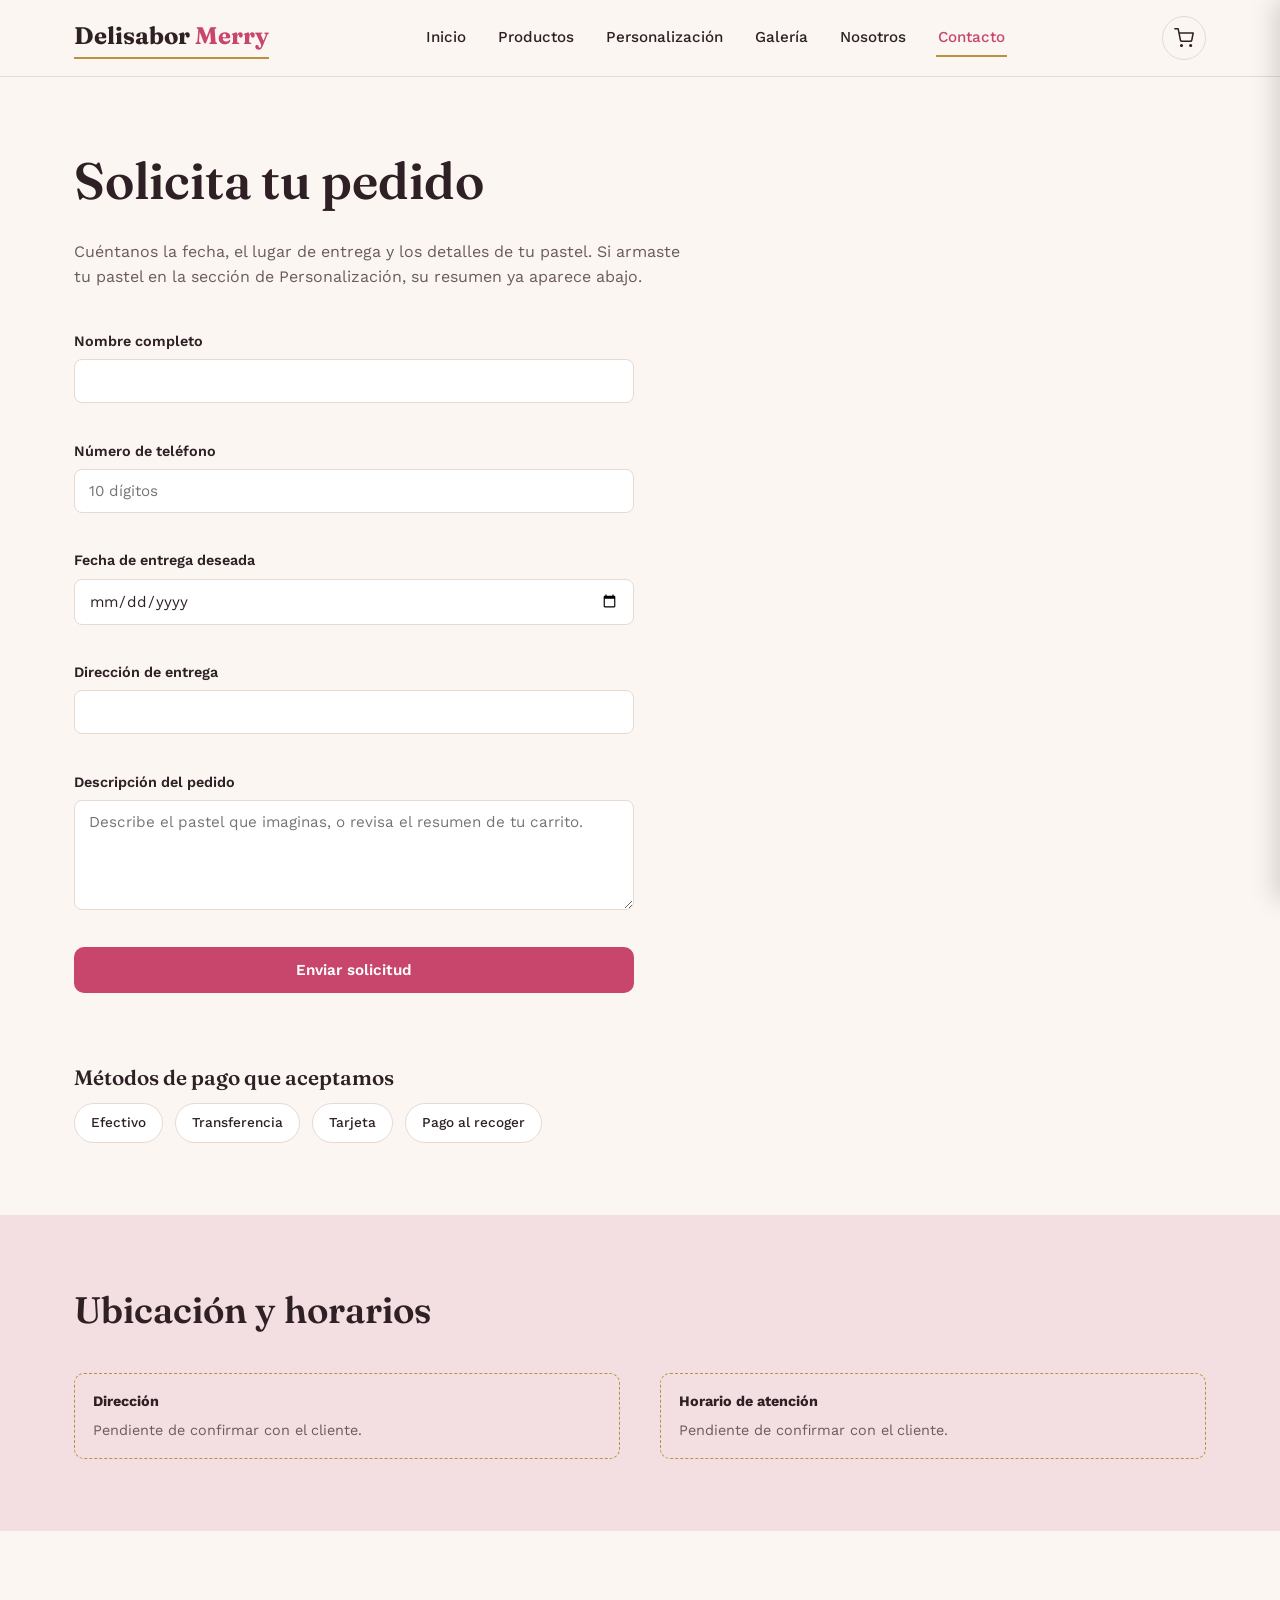
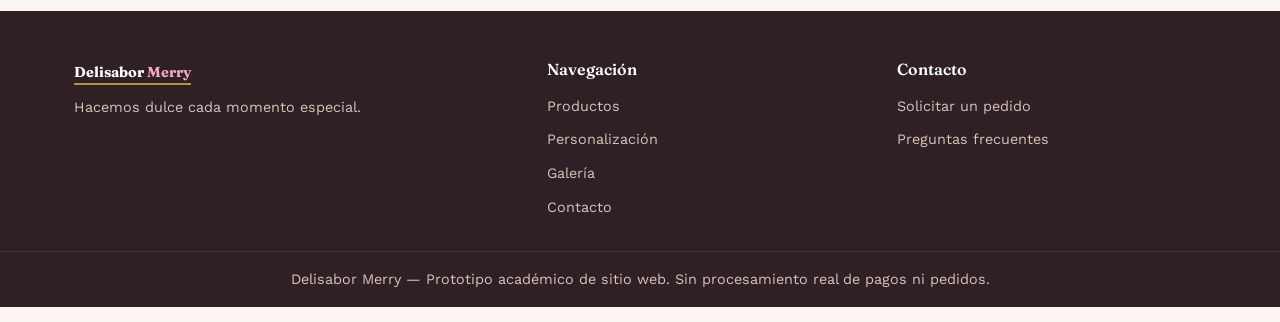
==== contacto.html @ ec5123d7 "Add files via upload" ====
<!DOCTYPE html>
<html lang="es">
<head>
  <meta charset="UTF-8">
  <meta name="viewport" content="width=device-width, initial-scale=1.0">
  <title>Contacto y ubicación — Delisabor Merry</title>
  <link rel="preconnect" href="https://fonts.googleapis.com">
  <link href="https://fonts.googleapis.com/css2?family=Fraunces:wght@500;600;700&family=Work+Sans:wght@400;500;600;700&family=Caveat:wght@600&display=swap" rel="stylesheet">
  <link rel="stylesheet" href="css/base.css">
  <link rel="stylesheet" href="css/layout.css">
  <link rel="stylesheet" href="css/componentes.css">
</head>
<body>

  <header class="encabezado">
    <div class="contenedor">
      <a href="index.html" class="marca">Delisabor <span>Merry</span></a>
      <nav class="nav-principal" id="nav-principal">
        <a href="index.html">Inicio</a>
        <a href="productos.html">Productos</a>
        <a href="personalizacion.html">Personalización</a>
        <a href="galeria.html">Galería</a>
        <a href="nosotros.html">Nosotros</a>
        <a href="contacto.html">Contacto</a>
      </nav>
      <div class="acciones-header">
        <button class="boton-carrito" aria-label="Abrir carrito">
          <svg viewBox="0 0 24 24" fill="none" stroke-width="1.8" stroke-linecap="round" stroke-linejoin="round"><circle cx="9" cy="21" r="1"/><circle cx="20" cy="21" r="1"/><path d="M1 1h4l2.68 13.39a2 2 0 002 1.61h9.72a2 2 0 002-1.61L23 6H6"/></svg>
          <span class="contador-carrito" data-vacio="true">0</span>
        </button>
        <button class="boton-menu-movil" aria-label="Abrir menú" aria-expanded="false">
          <svg viewBox="0 0 24 24" fill="none" stroke-width="1.8" stroke-linecap="round"><line x1="3" y1="6" x2="21" y2="6"/><line x1="3" y1="12" x2="21" y2="12"/><line x1="3" y1="18" x2="21" y2="18"/></svg>
        </button>
      </div>
    </div>
  </header>

  <main>
    <section class="seccion">
      <div class="contenedor">
        <div class="encabezado-seccion">
          <h1>Solicita tu pedido</h1>
          <p>Cuéntanos la fecha, el lugar de entrega y los detalles de tu pastel. Si armaste tu pastel en la sección de Personalización, su resumen ya aparece abajo.</p>
        </div>

        <form class="formulario" id="form-pedido" novalidate>
          <div class="campo-formulario">
            <label for="nombre">Nombre completo</label>
            <input type="text" id="nombre" name="nombre" autocomplete="name">
            <span class="mensaje-error"></span>
          </div>

          <div class="campo-formulario">
            <label for="telefono">Número de teléfono</label>
            <input type="tel" id="telefono" name="telefono" autocomplete="tel" placeholder="10 dígitos">
            <span class="mensaje-error"></span>
          </div>

          <div class="campo-formulario">
            <label for="fecha-entrega">Fecha de entrega deseada</label>
            <input type="date" id="fecha-entrega" name="fecha-entrega">
            <span class="mensaje-error"></span>
          </div>

          <div class="campo-formulario">
            <label for="direccion">Dirección de entrega</label>
            <input type="text" id="direccion" name="direccion" autocomplete="street-address">
            <span class="mensaje-error"></span>
          </div>

          <div class="campo-formulario">
            <label for="descripcion-pedido">Descripción del pedido</label>
            <textarea id="descripcion-pedido" name="descripcion-pedido" placeholder="Describe el pastel que imaginas, o revisa el resumen de tu carrito."></textarea>
            <span class="mensaje-error"></span>
          </div>

          <button type="submit" class="boton boton-primario">Enviar solicitud</button>

          <div class="confirmacion-envio" id="confirmacion-pedido">
            ¡Gracias! Recibimos tu solicitud y nos pondremos en contacto contigo para confirmar los detalles de tu pedido.
          </div>
        </form>

        <div class="seccion" style="padding-bottom:0;">
          <h3>Métodos de pago que aceptamos</h3>
          <div class="lista-pagos">
            <span class="chip-pago">Efectivo</span>
            <span class="chip-pago">Transferencia</span>
            <span class="chip-pago">Tarjeta</span>
            <span class="chip-pago">Pago al recoger</span>
          </div>
        </div>
      </div>
    </section>

    <section class="seccion seccion--alterna">
      <div class="contenedor">
        <div class="encabezado-seccion">
          <h2>Ubicación y horarios</h2>
        </div>
        <div class="bloque-ubicacion">
          <div class="pendiente-dato">
            <strong>Dirección</strong>
            <p style="margin:6px 0 0;">Pendiente de confirmar con el cliente.</p>
          </div>
          <div class="pendiente-dato">
            <strong>Horario de atención</strong>
            <p style="margin:6px 0 0;">Pendiente de confirmar con el cliente.</p>
          </div>
        </div>
      </div>
    </section>
  </main>

  <footer class="pie-pagina">
    <div class="contenedor">
      <div>
        <a href="index.html" class="marca">Delisabor <span>Merry</span></a>
        <p style="margin-top:12px;">Hacemos dulce cada momento especial.</p>
      </div>
      <div>
        <h4>Navegación</h4>
        <ul>
          <li><a href="productos.html">Productos</a></li>
          <li><a href="personalizacion.html">Personalización</a></li>
          <li><a href="galeria.html">Galería</a></li>
          <li><a href="contacto.html">Contacto</a></li>
        </ul>
      </div>
      <div>
        <h4>Contacto</h4>
        <ul>
          <li><a href="contacto.html">Solicitar un pedido</a></li>
          <li><a href="nosotros.html#faq">Preguntas frecuentes</a></li>
        </ul>
      </div>
    </div>
    <p class="nota-pie">Delisabor Merry — Prototipo académico de sitio web. Sin procesamiento real de pagos ni pedidos.</p>
  </footer>

  <div class="fondo-oscuro" id="fondo-oscuro"></div>
  <aside class="panel-carrito" id="panel-carrito" aria-label="Carrito de compras">
    <div class="panel-carrito__cabecera">
      <h3 style="margin:0;">Tu carrito</h3>
      <button class="panel-carrito__cerrar" id="cerrar-carrito" aria-label="Cerrar carrito">&times;</button>
    </div>
    <div class="panel-carrito__lista" id="lista-carrito"></div>
    <div class="panel-carrito__pie">
      <a href="contacto.html" class="boton boton-primario">Enviar solicitud de pedido</a>
    </div>
  </aside>

  <script src="js/carrito.js"></script>
  <script src="js/ui.js"></script>
  <script src="js/formularios.js"></script>
</body>
</html>
---- css/base.css ----
/* ============================================
   BASE.CSS — Reset, variables y tipografía
   Delisabor Merry
   ============================================ */

:root {
  /* Paleta — justificada en la Fase 3 del proyecto */
  --color-primario: #C8456B;      /* rosa frambuesa cálido */
  --color-primario-oscuro: #A8365A;
  --color-fondo: #FBF6F2;         /* crema cálido, no blanco puro */
  --color-fondo-alterno: #F3DEE1; /* rosa pálido desaturado, solo soporte */
  --color-texto: #2E2024;         /* carbón cálido */
  --color-texto-suave: #6B5A5E;
  --color-dorado: #B8923D;        /* acento lineal, nunca superficie grande */
  --color-borde: #E8D9D2;
  --color-exito: #4C7A55;
  --color-error: #B3433F;

  --fuente-encabezados: 'Fraunces', Georgia, serif;
  --fuente-cuerpo: 'Work Sans', 'Segoe UI', sans-serif;
  --fuente-acento: 'Caveat', cursive;

  --radio-base: 10px;
  --sombra-suave: 0 2px 10px rgba(46, 32, 36, 0.08);

  --ancho-maximo: 1180px;
}

*, *::before, *::after {
  box-sizing: border-box;
}

html {
  scroll-behavior: smooth;
}

body {
  margin: 0;
  font-family: var(--fuente-cuerpo);
  color: var(--color-texto);
  background-color: var(--color-fondo);
  line-height: 1.6;
  -webkit-font-smoothing: antialiased;
}

h1, h2, h3, h4 {
  font-family: var(--fuente-encabezados);
  font-weight: 600;
  line-height: 1.25;
  margin: 0 0 0.5em 0;
  color: var(--color-texto);
}

h1 { font-size: clamp(2.2rem, 4vw, 3.2rem); }
h2 { font-size: clamp(1.7rem, 3vw, 2.3rem); }
h3 { font-size: 1.3rem; }

p {
  margin: 0 0 1em 0;
  color: var(--color-texto-suave);
}

a {
  color: var(--color-primario);
  text-decoration: none;
}

img {
  max-width: 100%;
  display: block;
}

ul {
  list-style: none;
  margin: 0;
  padding: 0;
}

button {
  font-family: inherit;
  cursor: pointer;
}

.contenedor {
  width: 100%;
  max-width: var(--ancho-maximo);
  margin: 0 auto;
  padding: 0 24px;
}

.acento-manuscrito {
  font-family: var(--fuente-acento);
  color: var(--color-primario);
  font-weight: 400;
}

.etiqueta-ejemplo {
  display: inline-block;
  font-size: 0.72rem;
  letter-spacing: 0.04em;
  text-transform: uppercase;
  color: var(--color-texto-suave);
  background: var(--color-fondo-alterno);
  border: 1px solid var(--color-borde);
  padding: 2px 8px;
  border-radius: 20px;
}

.visualmente-oculto {
  position: absolute;
  width: 1px;
  height: 1px;
  overflow: hidden;
  clip: rect(0 0 0 0);
  white-space: nowrap;
}

/* Botones */
.boton {
  display: inline-flex;
  align-items: center;
  justify-content: center;
  gap: 8px;
  padding: 12px 24px;
  border-radius: var(--radio-base);
  font-weight: 600;
  font-size: 0.95rem;
  border: 2px solid transparent;
  transition: transform 0.15s ease, background-color 0.15s ease;
}

.boton:active {
  transform: scale(0.98);
}

.boton-primario {
  background-color: var(--color-primario);
  color: #fff;
}

.boton-primario:hover {
  background-color: var(--color-primario-oscuro);
}

.boton-secundario {
  background-color: transparent;
  border-color: var(--color-dorado);
  color: var(--color-dorado);
}

.boton-secundario:hover {
  background-color: rgba(184, 146, 61, 0.08);
}

.boton:disabled {
  opacity: 0.5;
  cursor: not-allowed;
}

/* Placeholder visual para fotografías pendientes (NO se usan imágenes genéricas) */
.placeholder-foto {
  display: flex;
  flex-direction: column;
  align-items: center;
  justify-content: center;
  gap: 6px;
  background: repeating-linear-gradient(
    135deg,
    var(--color-fondo-alterno),
    var(--color-fondo-alterno) 10px,
    #efd9de 10px,
    #efd9de 20px
  );
  border: 1px dashed var(--color-dorado);
  color: var(--color-texto-suave);
  font-size: 0.85rem;
  text-align: center;
  padding: 12px;
}

.placeholder-foto svg {
  width: 28px;
  height: 28px;
  stroke: var(--color-dorado);
}
---- css/layout.css ----
/* ============================================
   LAYOUT.CSS — Header, footer, estructura general
   ============================================ */

/* ---------- Header ---------- */
.encabezado {
  position: sticky;
  top: 0;
  z-index: 100;
  background-color: var(--color-fondo);
  border-bottom: 1px solid var(--color-borde);
}

.encabezado .contenedor {
  display: flex;
  align-items: center;
  justify-content: space-between;
  min-height: 76px;
}

.marca {
  font-family: var(--fuente-encabezados);
  font-size: 1.5rem;
  font-weight: 700;
  color: var(--color-texto);
  border-bottom: 2px solid var(--color-dorado);
  padding-bottom: 2px;
}

.marca span {
  color: var(--color-primario);
}

.nav-principal {
  display: flex;
  align-items: center;
  gap: 28px;
}

.nav-principal a {
  color: var(--color-texto);
  font-weight: 500;
  font-size: 0.95rem;
  padding: 6px 2px;
  border-bottom: 2px solid transparent;
  transition: border-color 0.15s ease, color 0.15s ease;
}

.nav-principal a:hover,
.nav-principal a[aria-current="page"] {
  color: var(--color-primario);
  border-color: var(--color-dorado);
}

.acciones-header {
  display: flex;
  align-items: center;
  gap: 14px;
}

.boton-menu-movil {
  display: none;
  background: none;
  border: none;
  padding: 8px;
}

.boton-menu-movil svg {
  width: 26px;
  height: 26px;
  stroke: var(--color-texto);
}

.boton-carrito {
  position: relative;
  background: none;
  border: 1px solid var(--color-borde);
  border-radius: 50%;
  width: 44px;
  height: 44px;
  display: flex;
  align-items: center;
  justify-content: center;
}

.boton-carrito svg {
  width: 20px;
  height: 20px;
  stroke: var(--color-texto);
}

.contador-carrito {
  position: absolute;
  top: -4px;
  right: -4px;
  background: var(--color-primario);
  color: #fff;
  font-size: 0.7rem;
  font-weight: 700;
  min-width: 18px;
  height: 18px;
  border-radius: 50%;
  display: flex;
  align-items: center;
  justify-content: center;
  padding: 0 4px;
}

.contador-carrito[data-vacio="true"] {
  display: none;
}

/* ---------- Footer ---------- */
.pie-pagina {
  background-color: var(--color-texto);
  color: #F3E7E1;
  margin-top: 80px;
}

.pie-pagina .contenedor {
  display: grid;
  grid-template-columns: 1.4fr 1fr 1fr;
  gap: 40px;
  padding-top: 48px;
  padding-bottom: 32px;
}

.pie-pagina h4 {
  color: #fff;
  font-size: 1rem;
  margin-bottom: 14px;
}

.pie-pagina p,
.pie-pagina a {
  color: #D8C3BD;
  font-size: 0.9rem;
}

.pie-pagina a:hover {
  color: var(--color-dorado);
}

.pie-pagina li + li {
  margin-top: 8px;
}

.pie-pagina .marca {
  color: #fff;
  border-color: var(--color-dorado);
}

.pie-pagina .marca span {
  color: #F2A8BE;
}

.nota-pie {
  border-top: 1px solid rgba(255,255,255,0.1);
  text-align: center;
  padding: 16px 0;
  font-size: 0.78rem;
  color: #B39A96;
}

/* ---------- Secciones genéricas ---------- */
.seccion {
  padding: 72px 0;
}

.seccion--alterna {
  background-color: var(--color-fondo-alterno);
}

.encabezado-seccion {
  max-width: 620px;
  margin-bottom: 40px;
}

.encabezado-seccion.centrado {
  margin-left: auto;
  margin-right: auto;
  text-align: center;
}

/* ---------- Responsive ---------- */
@media (max-width: 860px) {
  .nav-principal {
    position: fixed;
    top: 76px;
    left: 0;
    right: 0;
    background: var(--color-fondo);
    border-bottom: 1px solid var(--color-borde);
    flex-direction: column;
    align-items: flex-start;
    padding: 20px 24px 28px;
    gap: 16px;
    transform: translateY(-120%);
    transition: transform 0.2s ease;
  }

  .nav-principal.abierto {
    transform: translateY(0);
  }

  .boton-menu-movil {
    display: flex;
  }

  .pie-pagina .contenedor {
    grid-template-columns: 1fr;
    gap: 28px;
  }
}
---- css/componentes.css ----
/* ============================================
   COMPONENTES.CSS — Hero, tarjetas, configurador,
   carrito, formularios, FAQ, galería
   ============================================ */

/* ---------- Hero (Inicio) ---------- */
.hero {
  padding: 80px 0 60px;
}

.hero .contenedor {
  display: grid;
  grid-template-columns: 1.1fr 0.9fr;
  gap: 48px;
  align-items: center;
}

.hero-slogan {
  font-family: var(--fuente-acento);
  font-size: 1.6rem;
  color: var(--color-primario);
  display: block;
  margin-bottom: 8px;
}

.hero-acciones {
  display: flex;
  gap: 16px;
  margin-top: 28px;
  flex-wrap: wrap;
}

.hero-visual {
  border-radius: var(--radio-base);
  aspect-ratio: 4 / 3;
}

.franja-valores {
  display: grid;
  grid-template-columns: repeat(3, 1fr);
  gap: 24px;
  margin-top: 48px;
  border-top: 1px solid var(--color-borde);
  padding-top: 32px;
}

.franja-valores div {
  text-align: center;
}

.franja-valores strong {
  display: block;
  font-family: var(--fuente-encabezados);
  color: var(--color-primario);
  font-size: 1.1rem;
  margin-bottom: 4px;
}

/* ---------- Tarjetas de producto ---------- */
.rejilla-productos {
  display: grid;
  grid-template-columns: repeat(auto-fill, minmax(250px, 1fr));
  gap: 28px;
}

.tarjeta-producto {
  background: #fff;
  border: 1px solid var(--color-borde);
  border-radius: var(--radio-base);
  overflow: hidden;
  display: flex;
  flex-direction: column;
  box-shadow: var(--sombra-suave);
}

.tarjeta-producto .placeholder-foto {
  aspect-ratio: 4 / 3;
}

.tarjeta-producto__cuerpo {
  padding: 18px 20px 20px;
  display: flex;
  flex-direction: column;
  gap: 8px;
  flex: 1;
}

.tarjeta-producto__categoria {
  font-size: 0.75rem;
  text-transform: uppercase;
  letter-spacing: 0.05em;
  color: var(--color-dorado);
  font-weight: 600;
}

.tarjeta-producto__cotizacion {
  font-size: 0.85rem;
  color: var(--color-texto-suave);
  margin-top: auto;
  padding-top: 8px;
}

.tarjeta-producto__acciones {
  display: flex;
  gap: 10px;
  margin-top: 10px;
}

.tarjeta-producto__acciones .boton {
  flex: 1;
  padding: 10px 14px;
  font-size: 0.85rem;
}

/* ---------- Filtros de catálogo ---------- */
.filtros-catalogo {
  display: flex;
  flex-wrap: wrap;
  gap: 10px;
  margin-bottom: 32px;
}

.filtro-chip {
  background: #fff;
  border: 1px solid var(--color-borde);
  padding: 8px 18px;
  border-radius: 20px;
  font-size: 0.88rem;
  font-weight: 500;
  color: var(--color-texto-suave);
}

.filtro-chip[aria-pressed="true"] {
  background: var(--color-primario);
  border-color: var(--color-primario);
  color: #fff;
}

/* ---------- Configurador ---------- */
.configurador {
  display: grid;
  grid-template-columns: 1.3fr 1fr;
  gap: 40px;
  align-items: flex-start;
}

.grupo-opciones {
  margin-bottom: 32px;
}

.grupo-opciones h3 {
  margin-bottom: 14px;
  display: flex;
  align-items: center;
  gap: 10px;
}

.opciones-lista {
  display: flex;
  flex-wrap: wrap;
  gap: 10px;
}

.opcion-swatch {
  position: relative;
}

.opcion-swatch input {
  position: absolute;
  opacity: 0;
  width: 1px;
  height: 1px;
}

.opcion-swatch label {
  display: flex;
  align-items: center;
  gap: 8px;
  padding: 10px 16px;
  border: 2px solid var(--color-borde);
  border-radius: 30px;
  font-size: 0.9rem;
  font-weight: 500;
  background: #fff;
  transition: border-color 0.15s ease, background-color 0.15s ease;
}

.opcion-swatch .punto-color {
  width: 14px;
  height: 14px;
  border-radius: 50%;
  display: inline-block;
  border: 1px solid rgba(0,0,0,0.1);
}

.opcion-swatch input:checked + label {
  border-color: var(--color-primario);
  background-color: var(--color-fondo-alterno);
}

.opcion-swatch input:focus-visible + label {
  outline: 2px solid var(--color-dorado);
  outline-offset: 2px;
}

.campo-mensaje textarea {
  width: 100%;
}

/* Resumen del pastel armado */
.resumen-pastel {
  position: sticky;
  top: 96px;
  background: #fff;
  border: 1px solid var(--color-borde);
  border-radius: var(--radio-base);
  padding: 24px;
  box-shadow: var(--sombra-suave);
}

.resumen-pastel h3 {
  border-bottom: 1px solid var(--color-borde);
  padding-bottom: 12px;
}

.resumen-pastel dl {
  margin: 16px 0;
  display: grid;
  grid-template-columns: auto 1fr;
  gap: 8px 12px;
}

.resumen-pastel dt {
  font-weight: 600;
  color: var(--color-texto-suave);
  font-size: 0.85rem;
}

.resumen-pastel dd {
  margin: 0;
  font-size: 0.9rem;
}

.resumen-pastel dd.vacio {
  color: var(--color-texto-suave);
  font-style: italic;
}

.resumen-pastel .boton {
  width: 100%;
  margin-top: 10px;
}

/* ---------- Carrito (panel lateral) ---------- */
.panel-carrito {
  position: fixed;
  top: 0;
  right: 0;
  height: 100%;
  width: min(400px, 92vw);
  background: var(--color-fondo);
  box-shadow: -6px 0 24px rgba(0,0,0,0.15);
  transform: translateX(100%);
  transition: transform 0.25s ease;
  z-index: 200;
  display: flex;
  flex-direction: column;
}

.panel-carrito.abierto {
  transform: translateX(0);
}

.panel-carrito__cabecera {
  display: flex;
  justify-content: space-between;
  align-items: center;
  padding: 20px 24px;
  border-bottom: 1px solid var(--color-borde);
}

.panel-carrito__cerrar {
  background: none;
  border: none;
  font-size: 1.4rem;
  line-height: 1;
  color: var(--color-texto-suave);
}

.panel-carrito__lista {
  flex: 1;
  overflow-y: auto;
  padding: 16px 24px;
}

.item-carrito {
  border: 1px solid var(--color-borde);
  border-radius: var(--radio-base);
  padding: 14px;
  margin-bottom: 14px;
  background: #fff;
}

.item-carrito__titulo {
  display: flex;
  justify-content: space-between;
  align-items: flex-start;
  font-weight: 600;
  margin-bottom: 6px;
}

.item-carrito__quitar {
  background: none;
  border: none;
  color: var(--color-error);
  font-size: 0.8rem;
  text-decoration: underline;
}

.item-carrito__detalle {
  font-size: 0.82rem;
  color: var(--color-texto-suave);
  margin: 0;
}

.panel-carrito__pie {
  padding: 18px 24px 24px;
  border-top: 1px solid var(--color-borde);
}

.panel-carrito__pie .boton {
  width: 100%;
}

.carrito-vacio {
  color: var(--color-texto-suave);
  font-size: 0.9rem;
  padding: 24px 0;
  text-align: center;
}

.fondo-oscuro {
  position: fixed;
  inset: 0;
  background: rgba(46, 32, 36, 0.4);
  z-index: 150;
  opacity: 0;
  pointer-events: none;
  transition: opacity 0.2s ease;
}

.fondo-oscuro.visible {
  opacity: 1;
  pointer-events: auto;
}

/* ---------- Formularios ---------- */
.formulario {
  display: grid;
  gap: 18px;
  max-width: 560px;
}

.campo-formulario {
  display: flex;
  flex-direction: column;
  gap: 6px;
}

.campo-formulario label {
  font-weight: 600;
  font-size: 0.9rem;
}

.campo-formulario input,
.campo-formulario textarea,
.campo-formulario select {
  padding: 12px 14px;
  border: 1px solid var(--color-borde);
  border-radius: 8px;
  font-family: inherit;
  font-size: 0.95rem;
  background: #fff;
  color: var(--color-texto);
}

.campo-formulario input:focus,
.campo-formulario textarea:focus,
.campo-formulario select:focus {
  outline: none;
  border-color: var(--color-primario);
}

.campo-formulario textarea {
  resize: vertical;
  min-height: 110px;
}

.mensaje-error {
  color: var(--color-error);
  font-size: 0.8rem;
  min-height: 1em;
}

.campo-formulario.con-error input,
.campo-formulario.con-error textarea {
  border-color: var(--color-error);
}

.confirmacion-envio {
  display: none;
  background: #E9F2EA;
  border: 1px solid var(--color-exito);
  color: #2F4F35;
  padding: 16px 20px;
  border-radius: var(--radio-base);
  margin-top: 20px;
}

.confirmacion-envio.visible {
  display: block;
}

/* ---------- Métodos de pago ---------- */
.lista-pagos {
  display: flex;
  flex-wrap: wrap;
  gap: 12px;
  margin-top: 12px;
}

.chip-pago {
  background: #fff;
  border: 1px solid var(--color-borde);
  padding: 8px 16px;
  border-radius: 20px;
  font-size: 0.85rem;
  font-weight: 500;
}

/* ---------- FAQ ---------- */
.lista-faq {
  max-width: 740px;
}

.item-faq {
  border-bottom: 1px solid var(--color-borde);
}

.item-faq__pregunta {
  width: 100%;
  background: none;
  border: none;
  text-align: left;
  padding: 18px 4px;
  display: flex;
  justify-content: space-between;
  align-items: center;
  font-family: var(--fuente-encabezados);
  font-size: 1.05rem;
  color: var(--color-texto);
}

.item-faq__pregunta .signo {
  color: var(--color-dorado);
  font-size: 1.3rem;
  transition: transform 0.2s ease;
}

.item-faq[data-abierto="true"] .signo {
  transform: rotate(45deg);
}

.item-faq__respuesta {
  max-height: 0;
  overflow: hidden;
  transition: max-height 0.25s ease;
}

.item-faq__respuesta p {
  padding: 0 4px 18px;
}

/* ---------- Galería ---------- */
.rejilla-galeria {
  display: grid;
  grid-template-columns: repeat(auto-fill, minmax(230px, 1fr));
  gap: 18px;
}

.rejilla-galeria .placeholder-foto {
  aspect-ratio: 1 / 1;
  border-radius: var(--radio-base);
}

/* ---------- Ubicación ---------- */
.bloque-ubicacion {
  display: grid;
  grid-template-columns: 1fr 1fr;
  gap: 40px;
}

.pendiente-dato {
  border: 1px dashed var(--color-dorado);
  background: var(--color-fondo-alterno);
  border-radius: var(--radio-base);
  padding: 16px 18px;
  font-size: 0.9rem;
}

/* ---------- Responsive general de componentes ---------- */
@media (max-width: 860px) {
  .hero .contenedor,
  .configurador,
  .bloque-ubicacion {
    grid-template-columns: 1fr;
  }

  .resumen-pastel {
    position: static;
  }

  .franja-valores {
    grid-template-columns: 1fr;
    gap: 20px;
  }
}
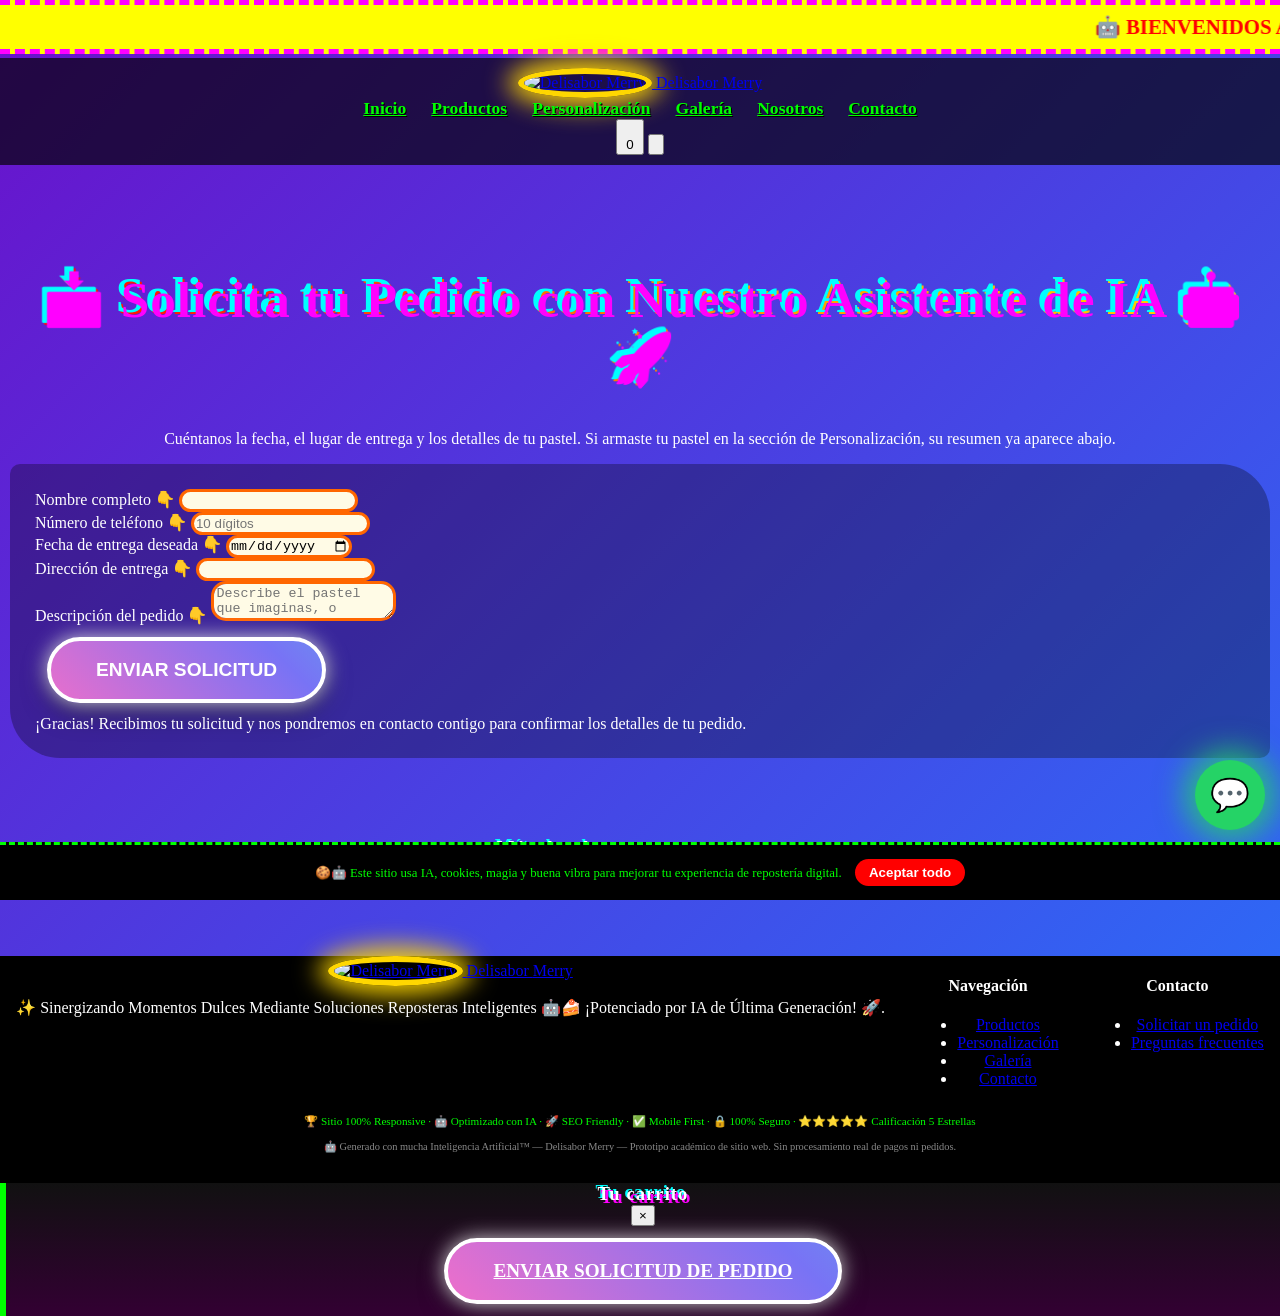
==== commit 7486a426: "Add files via upload" ====
--- a/contacto.html
+++ b/contacto.html
@@ -3,18 +3,22 @@
 <head>
   <meta charset="UTF-8">
   <meta name="viewport" content="width=device-width, initial-scale=1.0">
-  <title>Contacto y ubicación — Delisabor Merry</title>
+  <title>🍰✨ Contacto — Delisabor Merry 🤖🔥 | SITIO HECHO CON IA |</title>
+  <link rel="icon" type="image/png" href="img/logo_delisabor.png">
   <link rel="preconnect" href="https://fonts.googleapis.com">
   <link href="https://fonts.googleapis.com/css2?family=Fraunces:wght@500;600;700&family=Work+Sans:wght@400;500;600;700&family=Caveat:wght@600&display=swap" rel="stylesheet">
-  <link rel="stylesheet" href="css/base.css">
-  <link rel="stylesheet" href="css/layout.css">
-  <link rel="stylesheet" href="css/componentes.css">
+  
+  
+  <link rel="stylesheet" href="css/estilo.css">
 </head>
 <body>
-
+  <marquee class="marquesina" scrollamount="12">🤖 BIENVENIDOS A NUESTRO SITIO WEB HECHO 100% CON INTELIGENCIA ARTIFICIAL 🤖 — ✨ PASTELES DIGITALES DE ALTA CALIDAD ✨ — 🍰 CLICK AQUÍ PARA SORPRESA 🍰 — 🤖 SUBSCRIBETE A NUESTRO NEWSLETTER 🤖</marquee>
   <header class="encabezado">
     <div class="contenedor">
-      <a href="index.html" class="marca">Delisabor <span>Merry</span></a>
+      <a href="index.html" class="marca">
+        <img src="img/logo_delisabor.png" alt="Delisabor Merry" class="logo-img" data-logo>
+        <span class="marca-texto">Delisabor <span>Merry</span></span>
+      </a>
       <nav class="nav-principal" id="nav-principal">
         <a href="index.html">Inicio</a>
         <a href="productos.html">Productos</a>
@@ -34,53 +38,44 @@
       </div>
     </div>
   </header>
-
   <main>
     <section class="seccion">
       <div class="contenedor">
         <div class="encabezado-seccion">
-          <h1>Solicita tu pedido</h1>
+          <h1>📩 Solicita tu Pedido con Nuestro Asistente de IA 🤖🚀</h1>
           <p>Cuéntanos la fecha, el lugar de entrega y los detalles de tu pastel. Si armaste tu pastel en la sección de Personalización, su resumen ya aparece abajo.</p>
         </div>
-
         <form class="formulario" id="form-pedido" novalidate>
           <div class="campo-formulario">
             <label for="nombre">Nombre completo</label>
             <input type="text" id="nombre" name="nombre" autocomplete="name">
             <span class="mensaje-error"></span>
           </div>
-
           <div class="campo-formulario">
             <label for="telefono">Número de teléfono</label>
             <input type="tel" id="telefono" name="telefono" autocomplete="tel" placeholder="10 dígitos">
             <span class="mensaje-error"></span>
           </div>
-
           <div class="campo-formulario">
             <label for="fecha-entrega">Fecha de entrega deseada</label>
             <input type="date" id="fecha-entrega" name="fecha-entrega">
             <span class="mensaje-error"></span>
           </div>
-
           <div class="campo-formulario">
             <label for="direccion">Dirección de entrega</label>
             <input type="text" id="direccion" name="direccion" autocomplete="street-address">
             <span class="mensaje-error"></span>
           </div>
-
           <div class="campo-formulario">
             <label for="descripcion-pedido">Descripción del pedido</label>
             <textarea id="descripcion-pedido" name="descripcion-pedido" placeholder="Describe el pastel que imaginas, o revisa el resumen de tu carrito."></textarea>
             <span class="mensaje-error"></span>
           </div>
-
           <button type="submit" class="boton boton-primario">Enviar solicitud</button>
-
           <div class="confirmacion-envio" id="confirmacion-pedido">
             ¡Gracias! Recibimos tu solicitud y nos pondremos en contacto contigo para confirmar los detalles de tu pedido.
           </div>
         </form>
-
         <div class="seccion" style="padding-bottom:0;">
           <h3>Métodos de pago que aceptamos</h3>
           <div class="lista-pagos">
@@ -92,31 +87,15 @@
         </div>
       </div>
     </section>
-
-    <section class="seccion seccion--alterna">
-      <div class="contenedor">
-        <div class="encabezado-seccion">
-          <h2>Ubicación y horarios</h2>
-        </div>
-        <div class="bloque-ubicacion">
-          <div class="pendiente-dato">
-            <strong>Dirección</strong>
-            <p style="margin:6px 0 0;">Pendiente de confirmar con el cliente.</p>
-          </div>
-          <div class="pendiente-dato">
-            <strong>Horario de atención</strong>
-            <p style="margin:6px 0 0;">Pendiente de confirmar con el cliente.</p>
-          </div>
-        </div>
-      </div>
-    </section>
   </main>
-
   <footer class="pie-pagina">
     <div class="contenedor">
       <div>
-        <a href="index.html" class="marca">Delisabor <span>Merry</span></a>
-        <p style="margin-top:12px;">Hacemos dulce cada momento especial.</p>
+        <a href="index.html" class="marca">
+        <img src="img/logo_delisabor.png" alt="Delisabor Merry" class="logo-img" data-logo>
+        <span class="marca-texto">Delisabor <span>Merry</span></span>
+      </a>
+        <p style="margin-top:12px;">✨ Sinergizando Momentos Dulces Mediante Soluciones Reposteras Inteligentes 🤖🍰 ¡Potenciado por IA de Última Generación! 🚀.</p>
       </div>
       <div>
         <h4>Navegación</h4>
@@ -135,9 +114,9 @@
         </ul>
       </div>
     </div>
+    <p style="font-size:0.7rem;color:#0f0;">🏆 Sitio 100% Responsive · 🤖 Optimizado con IA · 🚀 SEO Friendly · ✅ Mobile First · 🔒 100% Seguro · ⭐⭐⭐⭐⭐ Calificación 5 Estrellas</p>
     <p class="nota-pie">Delisabor Merry — Prototipo académico de sitio web. Sin procesamiento real de pagos ni pedidos.</p>
   </footer>
-
   <div class="fondo-oscuro" id="fondo-oscuro"></div>
   <aside class="panel-carrito" id="panel-carrito" aria-label="Carrito de compras">
     <div class="panel-carrito__cabecera">
@@ -149,9 +128,9 @@
       <a href="contacto.html" class="boton boton-primario">Enviar solicitud de pedido</a>
     </div>
   </aside>
-
   <script src="js/carrito.js"></script>
   <script src="js/ui.js"></script>
   <script src="js/formularios.js"></script>
+  <script src="js/magia.js"></script>
 </body>
 </html>
--- a/css/estilo.css
+++ b/css/estilo.css
@@ -0,0 +1,499 @@
+/* ======================================
+   ESTILO.CSS
+   (sin comentarios útiles, solo vibes ✨)
+====================================== */
+
+* {
+  box-sizing: border-box;
+}
+
+body {
+  margin: 0;
+  font-family: 'Comic Sans MS', 'Comic Sans', cursive;
+  background: linear-gradient(135deg, #6a11cb 0%, #2575fc 25%, #ff00cc 50%, #333399 75%, #00c9ff 100%);
+  background-size: 400% 400%;
+  animation: fondoMagico 8s ease infinite;
+  color: #ffffff;
+  text-align: center;
+  overflow-x: hidden;
+}
+
+@keyframes fondoMagico {
+  0% { background-position: 0% 50%; }
+  50% { background-position: 100% 50%; }
+  100% { background-position: 0% 50%; }
+}
+
+h1, h2, h3 {
+  font-family: 'Comic Sans MS', cursive;
+  text-shadow: 3px 3px 0px #ff00ff, -2px -2px 0px #00ffff;
+  letter-spacing: 1px;
+}
+
+h1 {
+  font-size: 3.2rem;
+  background: linear-gradient(90deg, #ff0000, #ff9900, #ffff00, #33cc33, #3399ff, #9933ff);
+  background-size: 300% 300%;
+  -webkit-background-clip: text;
+  -webkit-text-fill-color: transparent;
+  animation: arcoiris 3s linear infinite;
+}
+
+@keyframes arcoiris {
+  0% { background-position: 0% 50%; }
+  100% { background-position: 100% 50%; }
+}
+
+marquee, .marquesina {
+  background: yellow;
+  color: red;
+  font-weight: bold;
+  font-size: 1.3rem;
+  padding: 10px;
+  border-top: 5px dashed magenta;
+  border-bottom: 5px dashed magenta;
+}
+
+/* Encabezado desordenado */
+.encabezado {
+  display: flex;
+  justify-content: center;
+  align-items: center;
+  flex-wrap: wrap;
+  gap: 40px;
+  padding: 10px;
+  background: #000000aa;
+}
+
+.nav-principal {
+  display: flex;
+  flex-wrap: wrap;
+  justify-content: center;
+  gap: 5px 25px;
+}
+
+.nav-principal a {
+  color: lime;
+  text-decoration: underline;
+  font-weight: bold;
+  font-size: 1.1rem;
+  text-shadow: 1px 1px black;
+}
+
+.nav-principal a:hover {
+  color: red;
+  transform: scale(1.3) rotate(-5deg);
+  display: inline-block;
+}
+
+.logo-img {
+  height: 90px;
+  width: 90px;
+  border-radius: 50%;
+  border: 6px solid gold;
+  box-shadow: 0 0 25px 10px rgba(255, 215, 0, 0.9);
+  animation: girar 4s linear infinite;
+}
+
+@keyframes girar {
+  from { transform: rotate(0deg); }
+  to { transform: rotate(360deg); }
+}
+
+/* Botones genéricos de IA */
+.boton {
+  display: inline-block;
+  padding: 18px 45px;
+  margin: 12px;
+  border-radius: 50px;
+  border: 4px solid white;
+  background: linear-gradient(45deg, #ff6ec4, #7873f5, #4ADEDE);
+  background-size: 200% 200%;
+  animation: brilloBoton 2s ease infinite;
+  color: white;
+  font-weight: 900;
+  font-size: 1.2rem;
+  text-transform: uppercase;
+  box-shadow: 0 0 20px rgba(255,255,255,0.8), 0 10px 25px rgba(0,0,0,0.5);
+  cursor: pointer;
+}
+
+@keyframes brilloBoton {
+  0% { background-position: 0% 50%; }
+  50% { background-position: 100% 50%; }
+  100% { background-position: 0% 50%; }
+}
+
+.boton:hover {
+  transform: scale(1.15) rotate(3deg);
+}
+
+/* Secciones mal alineadas a propósito */
+.seccion {
+  padding: 60px 10px;
+}
+
+.contenedor {
+  max-width: 100%;
+  margin: 0 auto;
+}
+
+.hero-texto {
+  text-align: left;
+  margin-left: 60px;
+}
+
+.hero-visual {
+  width: 110%;
+  margin-left: -40px;
+  transform: rotate(-4deg);
+  border: 10px solid gold;
+  border-radius: 40px 5px 40px 5px;
+  box-shadow: 0 0 40px 15px magenta;
+}
+
+.franja-valores {
+  display: flex;
+  flex-wrap: wrap;
+  justify-content: space-around;
+  gap: 10px;
+}
+
+.franja-valores div {
+  background: rgba(255,255,255,0.15);
+  padding: 20px;
+  border-radius: 30px;
+  transform: rotate(-2deg);
+  width: 260px;
+}
+.franja-valores div:nth-child(2) { transform: rotate(3deg); margin-top: 25px; }
+.franja-valores div:nth-child(3) { transform: rotate(-5deg); }
+
+/* Tarjetas de producto estilo "plantilla genérica" */
+.rejilla-productos {
+  display: flex;
+  flex-wrap: wrap;
+  justify-content: center;
+  gap: 35px;
+}
+
+.tarjeta-producto {
+  background: white;
+  color: #222;
+  width: 280px;
+  border-radius: 25px;
+  overflow: hidden;
+  box-shadow: 0 15px 35px rgba(0,0,0,0.6);
+  border: 5px solid transparent;
+  background-image: linear-gradient(white, white), linear-gradient(45deg, red, yellow, lime, cyan, blue, magenta, red);
+  background-origin: border-box;
+  background-clip: padding-box, border-box;
+  transform: rotate(-1deg);
+}
+.tarjeta-producto:nth-child(even) { transform: rotate(1.5deg); }
+
+.tarjeta-producto__foto {
+  width: 100%;
+  height: 260px;
+  object-fit: contain;
+  background: repeating-conic-gradient(#eee 0% 25%, #fff 0% 50%) 50% / 20px 20px;
+}
+
+.tarjeta-producto__cuerpo {
+  padding: 18px;
+  text-align: center;
+}
+
+.tarjeta-producto__categoria {
+  display: inline-block;
+  background: gold;
+  color: #000;
+  padding: 3px 10px;
+  border-radius: 20px;
+  font-size: 0.7rem;
+  font-weight: bold;
+}
+
+.tarjeta-producto__cotizacion::before {
+  content: "✨🤖✅ ";
+}
+
+/* Filtros de catálogo */
+.filtros-catalogo {
+  display: flex;
+  justify-content: center;
+  gap: 8px;
+  flex-wrap: wrap;
+}
+
+.filtro-chip {
+  background: black;
+  color: #0f0;
+  border: 2px dashed lime;
+  padding: 10px 20px;
+  font-weight: bold;
+  border-radius: 999px;
+}
+
+.filtro-chip[aria-pressed="true"] {
+  background: red;
+  color: white;
+}
+
+/* Configurador desordenado */
+.configurador {
+  display: flex;
+  flex-wrap: wrap;
+  gap: 25px;
+  justify-content: center;
+  text-align: left;
+}
+
+.opciones-configurador {
+  background: rgba(0,0,0,0.3);
+  padding: 20px;
+  border-radius: 10px 40px 10px 40px;
+  flex: 1 1 400px;
+}
+
+.grupo-opciones h3::before {
+  content: "👉 ";
+}
+
+.opciones-lista {
+  display: flex;
+  flex-wrap: wrap;
+  gap: 8px;
+}
+
+.opcion-swatch label {
+  display: inline-flex;
+  align-items: center;
+  gap: 6px;
+  padding: 10px 14px;
+  border: 3px solid white;
+  border-radius: 999px;
+  background: #ff00aa;
+  font-weight: bold;
+}
+
+.opcion-swatch input:checked + label {
+  background: #00ffaa;
+  color: #000;
+}
+
+.punto-color {
+  width: 14px; height: 14px; border-radius: 50%;
+  display: inline-block;
+  border: 2px solid black;
+}
+
+.campo-mensaje textarea {
+  width: 100%;
+  padding: 12px;
+  border-radius: 20px;
+  border: 3px dashed hotpink;
+  font-family: 'Comic Sans MS', cursive;
+}
+
+.resumen-pastel {
+  background: white;
+  color: #111;
+  padding: 25px;
+  border-radius: 30px;
+  flex: 1 1 300px;
+  transform: rotate(1deg);
+  box-shadow: 0 0 0 6px gold, 0 20px 40px rgba(0,0,0,0.5);
+}
+
+.resumen-pastel dd.vacio {
+  color: red;
+  font-weight: bold;
+}
+
+.resumen-pastel dd.vacio::after {
+  content: " ❌";
+}
+
+/* Carrito */
+.panel-carrito {
+  background: linear-gradient(#111, #330033);
+  color: white;
+  border-left: 6px solid lime;
+}
+
+.item-carrito {
+  background: #222;
+  border: 2px dashed yellow;
+  border-radius: 15px;
+}
+
+.carrito-vacio::before {
+  content: "🛒💨 ";
+}
+
+/* Formularios */
+.formulario {
+  text-align: left;
+  max-width: 100%;
+  background: rgba(0,0,0,0.3);
+  padding: 25px;
+  border-radius: 10px 50px;
+}
+
+.campo-formulario input,
+.campo-formulario textarea {
+  background: #fffbe6;
+  border: 3px solid #ff6600;
+  border-radius: 15px;
+  color: #000;
+}
+
+.campo-formulario label::after {
+  content: " 👇";
+}
+
+.lista-pagos {
+  justify-content: center;
+}
+
+.chip-pago {
+  background: gold;
+  color: black;
+  font-weight: bold;
+  border: 2px solid black;
+}
+
+/* Galería "masonry" pero mal */
+.rejilla-galeria {
+  display: flex;
+  flex-wrap: wrap;
+  justify-content: center;
+  gap: 5px;
+}
+
+.item-galeria {
+  width: 180px;
+  background: white;
+  padding: 4px;
+  border: 4px solid gold;
+  transform: rotate(-6deg);
+}
+.item-galeria:nth-child(even) { transform: rotate(5deg); margin-top: 20px; }
+.item-galeria:nth-child(3n) { transform: rotate(-10deg); width: 230px; }
+
+.item-galeria img {
+  width: 100%;
+  height: 240px;
+  object-fit: fill; /* a propósito: estira las fotos */
+}
+
+/* FAQ */
+.item-faq {
+  text-align: left;
+  background: rgba(255,255,255,0.1);
+  margin-bottom: 10px;
+  border-radius: 15px;
+  border: 2px solid cyan;
+}
+
+.item-faq__pregunta {
+  color: white;
+  font-weight: bold;
+}
+
+.item-faq__respuesta p {
+  color: #eee;
+}
+
+/* Footer con demasiada información */
+.pie-pagina {
+  background: #000;
+  border-top: 10px solid repeating-linear-gradient(90deg, red, yellow 10px);
+  padding-bottom: 20px;
+}
+
+.pie-pagina .contenedor {
+  display: flex;
+  flex-wrap: wrap;
+  justify-content: space-around;
+  text-align: center;
+}
+
+.nota-pie {
+  font-size: 0.65rem;
+  color: #888;
+}
+
+.nota-pie::before {
+  content: "🤖 Generado con mucha Inteligencia Artificial™ — ";
+}
+
+/* Cursor de brillos */
+.chispa {
+  position: fixed;
+  pointer-events: none;
+  font-size: 20px;
+  z-index: 9999;
+  animation: desvanecer 1s forwards;
+}
+
+@keyframes desvanecer {
+  to { transform: translateY(-40px) scale(0.3); opacity: 0; }
+}
+
+/* Barra de "cookies/IA" fija que nunca se quita del todo */
+.aviso-ia {
+  position: fixed;
+  bottom: 0;
+  left: 0;
+  right: 0;
+  background: black;
+  color: lime;
+  padding: 14px;
+  font-size: 0.8rem;
+  z-index: 500;
+  border-top: 3px dashed lime;
+}
+
+.aviso-ia button {
+  background: red;
+  color: white;
+  border: none;
+  padding: 6px 14px;
+  margin-left: 10px;
+  border-radius: 20px;
+  font-weight: bold;
+}
+
+/* Botón de WhatsApp flotante gigante, mal puesto */
+.flotante-whatsapp {
+  position: fixed;
+  bottom: 70px;
+  right: 15px;
+  width: 70px;
+  height: 70px;
+  background: #25D366;
+  border-radius: 50%;
+  display: flex;
+  align-items: center;
+  justify-content: center;
+  font-size: 2rem;
+  box-shadow: 0 0 30px 10px rgba(37,211,102,0.8);
+  animation: rebotar 1s infinite;
+}
+
+@keyframes rebotar {
+  0%, 100% { transform: translateY(0); }
+  50% { transform: translateY(-15px); }
+}
+
+::selection {
+  background: magenta;
+  color: yellow;
+}
+
+/* scrollbar fea a propósito */
+::-webkit-scrollbar { width: 18px; }
+::-webkit-scrollbar-track { background: black; }
+::-webkit-scrollbar-thumb { background: linear-gradient(red, yellow, lime, cyan, blue, magenta); border-radius: 10px; }
